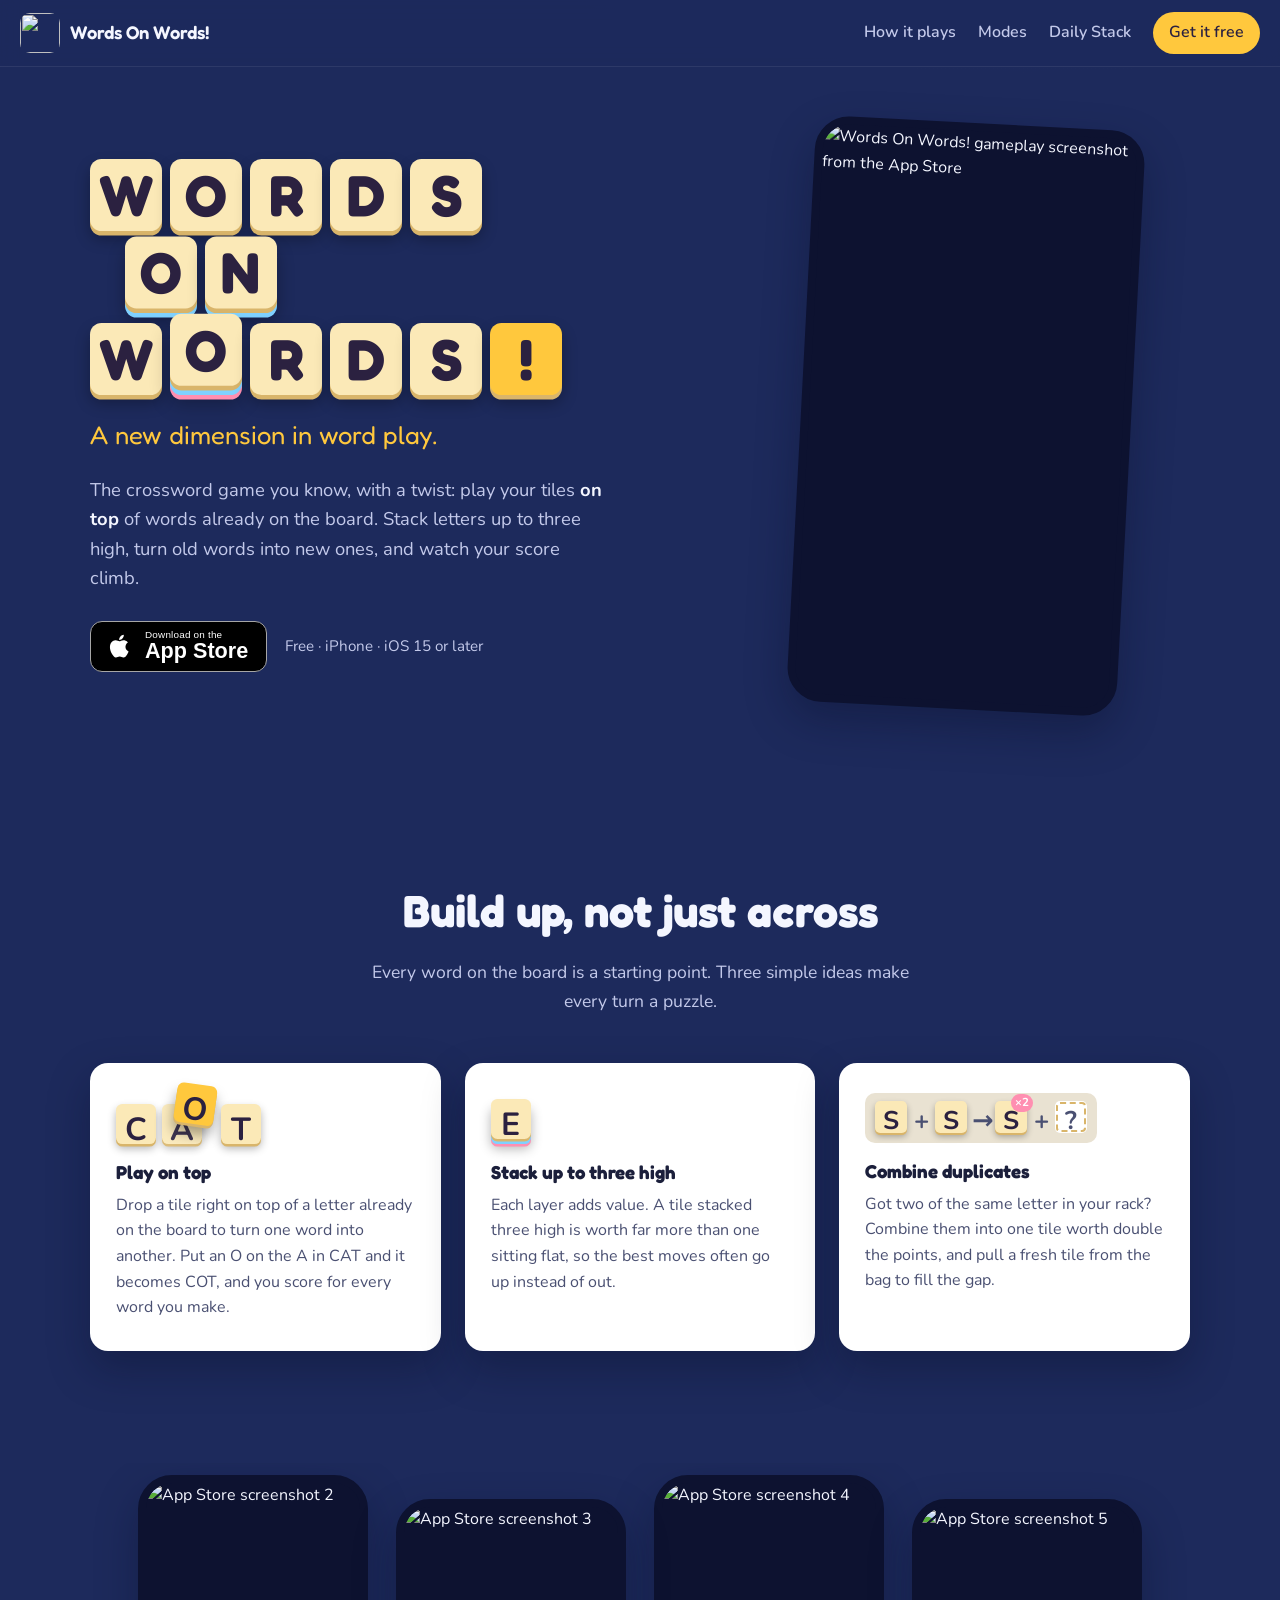
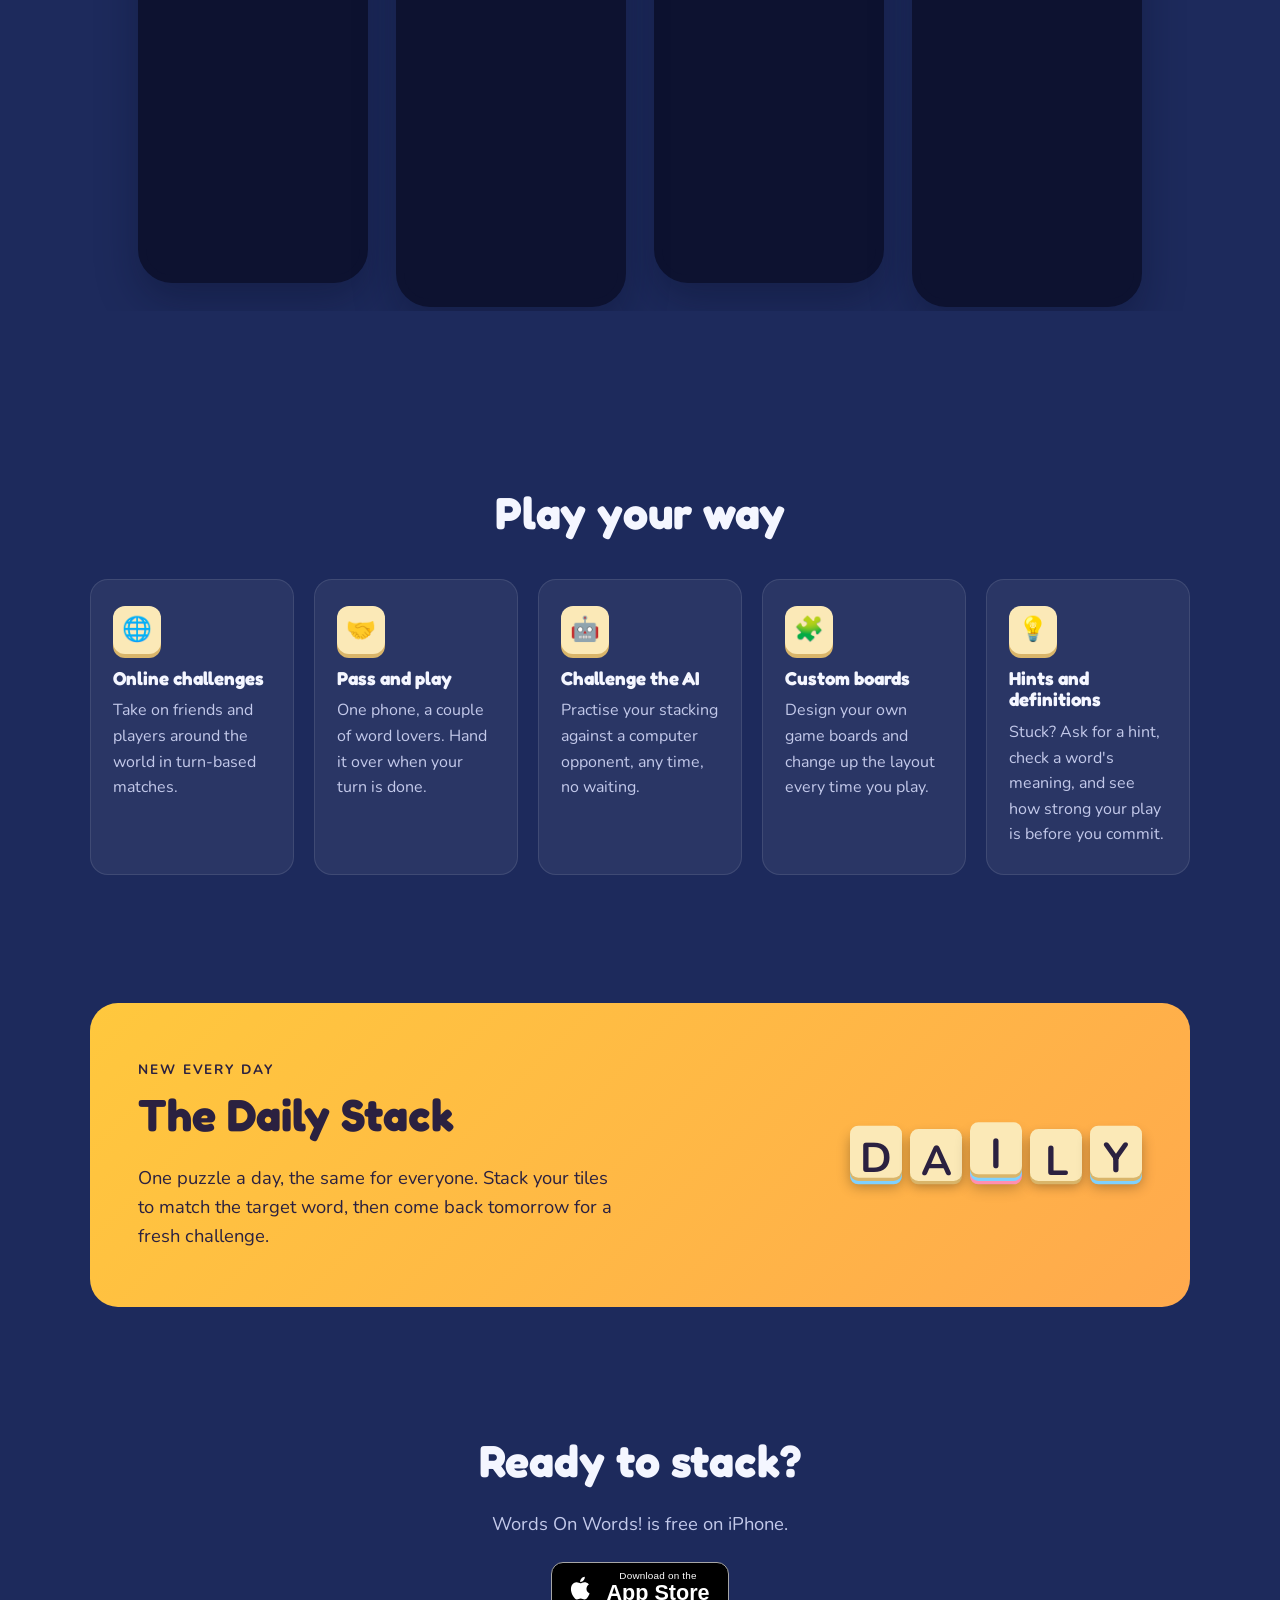
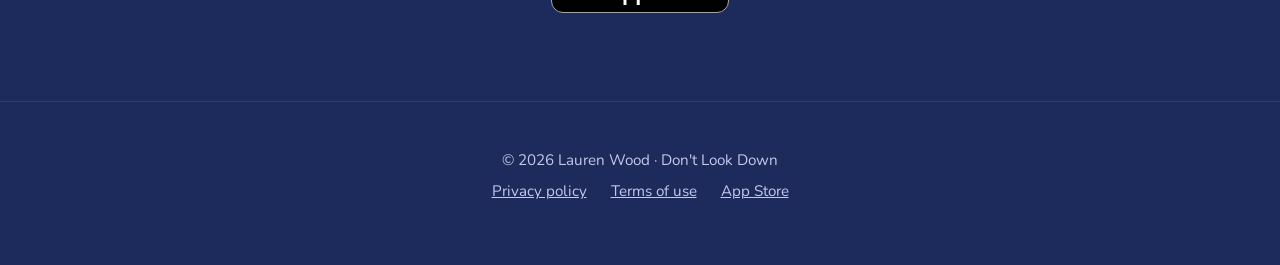
==== index.html @ d8e36c5f "Add Words On Words! marketing site Co-Authored-By: Claude Opus 5.5 (1M context) <noreply@anthropic.c" ====
<!doctype html>
<html lang="en">
<head>
  <meta charset="utf-8">
  <meta name="viewport" content="width=device-width, initial-scale=1">
  <title>Words On Words! · A new dimension in word play</title>
  <meta name="description" content="Words On Words! is a free crossword-style word game for iPhone where you stack tiles on top of words to make new ones. Play online, pass-and-play, against the AI, or take on the Daily Stack.">
  <meta property="og:title" content="Words On Words!">
  <meta property="og:description" content="A new dimension in word play. Stack tiles up to three high to build new words and score big.">
  <meta property="og:image" content="images/icon.jpg">
  <meta name="apple-itunes-app" content="app-id=1613279901">
  <link rel="icon" href="images/icon.jpg">
  <link rel="preconnect" href="https://fonts.googleapis.com">
  <link rel="preconnect" href="https://fonts.gstatic.com" crossorigin>
  <link href="https://fonts.googleapis.com/css2?family=Fredoka:wght@500;600;700&family=Nunito:wght@400;600;700&display=swap" rel="stylesheet">
  <link rel="stylesheet" href="styles.css">
</head>
<body>

  <header class="nav">
    <a class="brand" href="#top">
      <img src="images/icon.jpg" data-fallback="icon" alt="" width="40" height="40">
      <span>Words On Words!</span>
    </a>
    <nav>
      <a href="#how">How it plays</a>
      <a href="#modes">Modes</a>
      <a href="#daily">Daily Stack</a>
      <a class="btn btn-small" href="https://apps.apple.com/us/app/words-on-words/id1613279901">Get it free</a>
    </nav>
  </header>

  <main id="top">

    <section class="hero">
      <div class="hero-copy">
        <h1 class="tile-word" aria-label="Words On Words!">
          <span class="row"><b>W</b><b>O</b><b>R</b><b>D</b><b>S</b></span>
          <span class="row"><b class="stack2">O</b><b class="stack2">N</b></span>
          <span class="row"><b>W</b><b class="stack3">O</b><b>R</b><b>D</b><b>S</b><b class="bang">!</b></span>
        </h1>
        <p class="tagline">A new dimension in word play.</p>
        <p class="lede">The crossword game you know, with a twist: play your tiles <em>on top</em> of words already on the board. Stack letters up to three high, turn old words into new ones, and watch your score climb.</p>
        <div class="cta-row">
          <a class="appstore" href="https://apps.apple.com/us/app/words-on-words/id1613279901" aria-label="Download Words On Words! on the App Store">
            <svg viewBox="0 0 24 24" aria-hidden="true"><path fill="currentColor" d="M16.37 12.6c-.02-2.3 1.88-3.4 1.97-3.46-1.07-1.57-2.74-1.78-3.33-1.8-1.42-.15-2.77.83-3.49.83-.72 0-1.83-.81-3.01-.79-1.55.02-2.98.9-3.78 2.29-1.61 2.8-.41 6.94 1.16 9.21.77 1.11 1.68 2.36 2.88 2.31 1.16-.05 1.6-.75 3-.75s1.8.75 3.02.72c1.25-.02 2.04-1.13 2.8-2.25.88-1.29 1.25-2.54 1.27-2.6-.03-.01-2.44-.94-2.49-3.71zM14.08 5.85c.64-.78 1.07-1.85.95-2.93-.92.04-2.04.61-2.7 1.39-.59.69-1.11 1.79-.97 2.84 1.03.08 2.07-.52 2.72-1.3z"/></svg>
            <span><small>Download on the</small>App Store</span>
          </a>
          <span class="meta">Free · iPhone · iOS 15 or later</span>
        </div>
      </div>
      <div class="hero-phone">
        <figure class="phone">
          <img src="images/screenshot-1.png" data-fallback="1" alt="Words On Words! gameplay screenshot from the App Store" width="392" height="696">
        </figure>
      </div>
    </section>

    <section id="how" class="how">
      <h2>Build up, not just across</h2>
      <p class="section-lede">Every word on the board is a starting point. Three simple ideas make every turn a puzzle.</p>
      <div class="cards">
        <article class="card">
          <div class="mini-tiles" aria-hidden="true"><b>C</b><span class="slot"><b class="under">A</b><b class="drop">O</b></span><b>T</b></div>
          <h3>Play on top</h3>
          <p>Drop a tile right on top of a letter already on the board to turn one word into another. Put an O on the A in CAT and it becomes COT, and you score for every word you make.</p>
        </article>
        <article class="card">
          <div class="mini-tiles" aria-hidden="true"><b class="stack3">E</b></div>
          <h3>Stack up to three high</h3>
          <p>Each layer adds value. A tile stacked three high is worth far more than one sitting flat, so the best moves often go up instead of out.</p>
        </article>
        <article class="card">
          <div class="mini-tiles rack" aria-hidden="true"><b>S</b><b class="plus">+</b><b>S</b><b class="plus">→</b><b class="double">S</b><b class="plus">+</b><b class="new">?</b></div>
          <h3>Combine duplicates</h3>
          <p>Got two of the same letter in your rack? Combine them into one tile worth double the points, and pull a fresh tile from the bag to fill the gap.</p>
        </article>
      </div>
    </section>

    <section class="gallery" aria-label="Screenshots">
      <div class="shots">
        <figure class="phone"><img loading="lazy" src="images/screenshot-2.png" data-fallback="2" alt="App Store screenshot 2" width="392" height="696"></figure>
        <figure class="phone"><img loading="lazy" src="images/screenshot-3.png" data-fallback="3" alt="App Store screenshot 3" width="392" height="696"></figure>
        <figure class="phone"><img loading="lazy" src="images/screenshot-4.png" data-fallback="4" alt="App Store screenshot 4" width="392" height="696"></figure>
        <figure class="phone"><img loading="lazy" src="images/screenshot-5.png" data-fallback="5" alt="App Store screenshot 5" width="392" height="696"></figure>
      </div>
    </section>

    <section id="modes" class="modes">
      <h2>Play your way</h2>
      <div class="mode-grid">
        <article class="mode">
          <span class="badge" aria-hidden="true">🌐</span>
          <h3>Online challenges</h3>
          <p>Take on friends and players around the world in turn-based matches.</p>
        </article>
        <article class="mode">
          <span class="badge" aria-hidden="true">🤝</span>
          <h3>Pass and play</h3>
          <p>One phone, a couple of word lovers. Hand it over when your turn is done.</p>
        </article>
        <article class="mode">
          <span class="badge" aria-hidden="true">🤖</span>
          <h3>Challenge the AI</h3>
          <p>Practise your stacking against a computer opponent, any time, no waiting.</p>
        </article>
        <article class="mode">
          <span class="badge" aria-hidden="true">🧩</span>
          <h3>Custom boards</h3>
          <p>Design your own game boards and change up the layout every time you play.</p>
        </article>
        <article class="mode">
          <span class="badge" aria-hidden="true">💡</span>
          <h3>Hints and definitions</h3>
          <p>Stuck? Ask for a hint, check a word's meaning, and see how strong your play is before you commit.</p>
        </article>
      </div>
    </section>

    <section id="daily" class="daily">
      <div class="daily-copy">
        <p class="eyebrow">New every day</p>
        <h2>The Daily Stack</h2>
        <p>One puzzle a day, the same for everyone. Stack your tiles to match the target word, then come back tomorrow for a fresh challenge.</p>
      </div>
      <div class="daily-tiles" aria-hidden="true">
        <b class="stack2">D</b><b>A</b><b class="stack3">I</b><b>L</b><b class="stack2">Y</b>
      </div>
    </section>

    <section class="final-cta">
      <h2>Ready to stack?</h2>
      <p>Words On Words! is free on iPhone.</p>
      <a class="appstore" href="https://apps.apple.com/us/app/words-on-words/id1613279901" aria-label="Download Words On Words! on the App Store">
        <svg viewBox="0 0 24 24" aria-hidden="true"><path fill="currentColor" d="M16.37 12.6c-.02-2.3 1.88-3.4 1.97-3.46-1.07-1.57-2.74-1.78-3.33-1.8-1.42-.15-2.77.83-3.49.83-.72 0-1.83-.81-3.01-.79-1.55.02-2.98.9-3.78 2.29-1.61 2.8-.41 6.94 1.16 9.21.77 1.11 1.68 2.36 2.88 2.31 1.16-.05 1.6-.75 3-.75s1.8.75 3.02.72c1.25-.02 2.04-1.13 2.8-2.25.88-1.29 1.25-2.54 1.27-2.6-.03-.01-2.44-.94-2.49-3.71zM14.08 5.85c.64-.78 1.07-1.85.95-2.93-.92.04-2.04.61-2.7 1.39-.59.69-1.11 1.79-.97 2.84 1.03.08 2.07-.52 2.72-1.3z"/></svg>
        <span><small>Download on the</small>App Store</span>
      </a>
    </section>

  </main>

  <footer class="footer">
    <p>© <span id="year">2026</span> Lauren Wood · Don't Look Down</p>
    <p>
      <a href="https://dontlookdown-6ec26.web.app/Privacy-Policy.html">Privacy policy</a>
      <a href="https://www.apple.com/legal/internet-services/itunes/dev/stdeula/">Terms of use</a>
      <a href="https://apps.apple.com/us/app/words-on-words/id1613279901">App Store</a>
    </p>
  </footer>

  <script src="script.js"></script>
</body>
</html>
---- styles.css ----
/* Words On Words! marketing site
   Palette lives here: tweak these to match the game. */
:root {
  --bg: #1d2a5c;          /* deep board blue */
  --bg-2: #263672;
  --surface: #ffffff;
  --ink: #1b1f3b;
  --ink-soft: #4a5072;
  --on-bg: #f4f6ff;
  --on-bg-soft: #c3c9ea;
  --tile: #fbe9b7;        /* letter tile face */
  --tile-edge: #d9b56a;   /* tile side / stack layer */
  --tile-ink: #2b2140;
  --stack2: #7fd1ff;      /* 2-high highlight */
  --stack3: #ff8fb1;      /* 3-high highlight */
  --accent: #ffc83d;
  --accent-ink: #2b2140;
  --radius: 18px;
  --shadow: 0 18px 40px rgba(10, 14, 40, .35);
}

* { box-sizing: border-box; }
html { scroll-behavior: smooth; }
body {
  margin: 0;
  font-family: "Nunito", system-ui, -apple-system, sans-serif;
  color: var(--on-bg);
  background:
    radial-gradient(1200px 600px at 80% -10%, var(--bg-2), transparent 70%),
    var(--bg);
  line-height: 1.6;
  -webkit-font-smoothing: antialiased;
}
img { max-width: 100%; display: block; }
a { color: inherit; }
h1, h2, h3 { font-family: "Fredoka", "Nunito", sans-serif; line-height: 1.15; margin: 0 0 .5em; }
h2 { font-size: clamp(2rem, 4vw, 2.8rem); text-align: center; }
section { padding: 88px 20px; max-width: 1140px; margin: 0 auto; }
.section-lede { text-align: center; color: var(--on-bg-soft); max-width: 560px; margin: 0 auto 48px; font-size: 1.1rem; }

/* Nav */
.nav {
  position: sticky; top: 0; z-index: 10;
  display: flex; align-items: center; justify-content: space-between; gap: 16px;
  padding: 12px 20px;
  background: color-mix(in srgb, var(--bg) 85%, transparent);
  backdrop-filter: blur(10px);
  border-bottom: 1px solid rgba(255,255,255,.08);
}
.brand { display: flex; align-items: center; gap: 10px; text-decoration: none; font-family: "Fredoka", sans-serif; font-weight: 600; font-size: 1.15rem; }
.brand img { border-radius: 10px; }
.nav nav { display: flex; align-items: center; gap: 22px; }
.nav nav a { text-decoration: none; color: var(--on-bg-soft); font-weight: 600; }
.nav nav a:hover { color: var(--on-bg); }
.btn { background: var(--accent); color: var(--accent-ink) !important; border-radius: 999px; padding: 10px 18px; font-weight: 700; }
.btn-small { padding: 8px 16px; }

/* Tiles */
.tile-word { display: flex; flex-direction: column; gap: 10px; font-size: clamp(2rem, 5.2vw, 3.6rem); margin-bottom: 20px; }
.tile-word .row { display: flex; gap: 8px; }
.tile-word b, .mini-tiles b, .daily-tiles b {
  --edge: var(--tile-edge);
  display: inline-grid; place-items: center;
  width: 1.25em; height: 1.25em;
  background: var(--tile); color: var(--tile-ink);
  border-radius: .2em;
  font-weight: 700;
  box-shadow: 0 .08em 0 var(--edge), 0 .14em .25em rgba(0,0,0,.3);
  position: relative;
}
.tile-word b.stack2, .mini-tiles b.stack2, .daily-tiles b.stack2 {
  --edge: var(--stack2);
  transform: translateY(-.08em);
  box-shadow: 0 .08em 0 var(--tile-edge), 0 .16em 0 var(--stack2), 0 .22em .3em rgba(0,0,0,.3);
}
.tile-word b.stack3, .mini-tiles b.stack3, .daily-tiles b.stack3 {
  transform: translateY(-.16em);
  box-shadow: 0 .08em 0 var(--tile-edge), 0 .16em 0 var(--stack2), 0 .24em 0 var(--stack3), 0 .3em .35em rgba(0,0,0,.3);
}
.tile-word b.bang { background: var(--accent); }
.tile-word .row:nth-child(2) { padding-left: .6em; }

/* Hero */
.hero { display: grid; grid-template-columns: 1.15fr .85fr; gap: 48px; align-items: center; padding-top: 56px; }
.tagline { font-family: "Fredoka", sans-serif; font-size: 1.6rem; color: var(--accent); margin: 0 0 12px; }
.lede { font-size: 1.15rem; color: var(--on-bg-soft); max-width: 520px; }
.lede em { color: var(--on-bg); font-style: normal; font-weight: 700; }
.cta-row { display: flex; align-items: center; gap: 18px; flex-wrap: wrap; margin-top: 28px; }
.meta { color: var(--on-bg-soft); font-size: .95rem; }
.appstore {
  display: inline-flex; align-items: center; gap: 10px;
  background: #000; color: #fff; text-decoration: none;
  border: 1px solid #a6a6a6; border-radius: 12px;
  padding: 8px 18px 8px 14px; font-family: -apple-system, "Helvetica Neue", sans-serif;
  font-size: 1.35rem; font-weight: 600; line-height: 1.05;
  transition: transform .15s ease;
}
.appstore:hover { transform: translateY(-2px); }
.appstore svg { width: 30px; height: 30px; }
.appstore small { display: block; font-size: .62rem; font-weight: 400; letter-spacing: .02em; }

.phone {
  margin: 0;
  border-radius: 34px; overflow: hidden;
  background: #0d1230;
  border: 8px solid #0d1230;
  box-shadow: var(--shadow);
  aspect-ratio: 392 / 696;
}
.phone img { width: 100%; height: 100%; object-fit: cover; border-radius: 26px; }
.hero-phone { display: flex; justify-content: center; }
.hero-phone .phone { width: min(330px, 80vw); transform: rotate(3deg); }

/* How it plays */
.cards { display: grid; grid-template-columns: repeat(3, 1fr); gap: 24px; }
.card {
  background: var(--surface); color: var(--ink);
  border-radius: var(--radius); padding: 30px 26px;
  box-shadow: var(--shadow);
}
.card p { color: var(--ink-soft); margin: 0; }
.mini-tiles { display: flex; gap: 6px; font-size: 2rem; height: 3.2rem; align-items: flex-end; margin-bottom: 18px; }
.mini-tiles b.lift { transform: translateY(-.35em); background: var(--accent); }
.mini-tiles b.plus { background: none; box-shadow: none; width: .7em; color: var(--ink-soft); }

/* Gallery */
.gallery { padding-top: 24px; max-width: none; }
.shots {
  display: flex; gap: 28px; justify-content: center;
  overflow-x: auto; scroll-snap-type: x mandatory; padding: 12px 20px 28px;
}
.shots .phone { flex: 0 0 230px; scroll-snap-align: center; }
.shots .phone:nth-child(even) { transform: translateY(24px); }

/* Modes */
.mode-grid { display: grid; grid-template-columns: repeat(auto-fit, minmax(200px, 1fr)); gap: 20px; margin-top: 40px; }
.mode {
  background: rgba(255,255,255,.06); border: 1px solid rgba(255,255,255,.1);
  border-radius: var(--radius); padding: 26px 22px;
}
.mode p { color: var(--on-bg-soft); margin: 0; }
.badge { display: inline-grid; place-items: center; width: 48px; height: 48px; border-radius: 12px; background: var(--tile); font-size: 1.5rem; margin-bottom: 14px; box-shadow: 0 4px 0 var(--tile-edge); }

/* Daily */
.daily {
  display: grid; grid-template-columns: 1fr auto; gap: 40px; align-items: center;
  background: linear-gradient(135deg, var(--accent), #ffa94d);
  color: var(--accent-ink);
  border-radius: 28px; padding: 56px 48px; margin: 40px auto;
  max-width: 1100px; width: calc(100% - 40px);
}
.daily h2 { text-align: left; }
.daily p { font-size: 1.15rem; margin: 0; max-width: 480px; }
.eyebrow { text-transform: uppercase; letter-spacing: .14em; font-weight: 700; font-size: .85rem !important; margin-bottom: 8px !important; }
.daily-tiles { display: flex; gap: 8px; font-size: 2.6rem; align-items: flex-end; }

/* Final CTA */
.final-cta { text-align: center; }
.final-cta p { color: var(--on-bg-soft); font-size: 1.15rem; margin: 0 0 24px; }

/* Footer */
.footer { text-align: center; padding: 40px 20px 56px; color: var(--on-bg-soft); font-size: .95rem; border-top: 1px solid rgba(255,255,255,.08); }
.footer p { margin: 6px 0; }
.footer a { margin: 0 10px; }

/* Responsive */
@media (max-width: 900px) {
  .hero { grid-template-columns: 1fr; text-align: left; }
  .hero-phone .phone { transform: none; }
  .cards { grid-template-columns: 1fr; }
  .daily { grid-template-columns: 1fr; padding: 40px 28px; }
  .shots { justify-content: flex-start; }
}
@media (max-width: 640px) {
  section { padding: 64px 16px; }
  .nav nav a:not(.btn) { display: none; }
  .tile-word { font-size: 2.1rem; }
  .daily-tiles { font-size: 2rem; }
}
@media (prefers-reduced-motion: reduce) {
  html { scroll-behavior: auto; }
  .appstore { transition: none; }
}

/* "Play on top": new tile landing on an existing one */
.mini-tiles .slot { position: relative; display: inline-grid; margin-right: .42em; }
.mini-tiles .slot .under { opacity: .9; }
.mini-tiles .slot .drop {
  position: absolute; left: 0; top: 0;
  background: var(--accent);
  transform: translate(.42em, -.62em) rotate(8deg);
  box-shadow: 0 .08em 0 var(--tile-edge), 0 .3em .4em rgba(0,0,0,.35);
}
/* "Combine duplicates": shown sitting in a rack */
.mini-tiles.rack { font-size: 1.6rem; gap: 5px; background: #e9e2d2; border-radius: 10px; padding: 8px 10px 10px; height: auto; width: fit-content; }
.mini-tiles b.new { background: #fff; outline: 2px dashed var(--tile-edge); outline-offset: -3px; box-shadow: none; color: var(--ink-soft); }
.mini-tiles b.double::after {
  content: "×2"; position: absolute; top: -.55em; right: -.5em;
  font-size: .45em; line-height: 1; padding: .25em .35em; border-radius: 999px;
  background: var(--stack3); color: #fff;
}
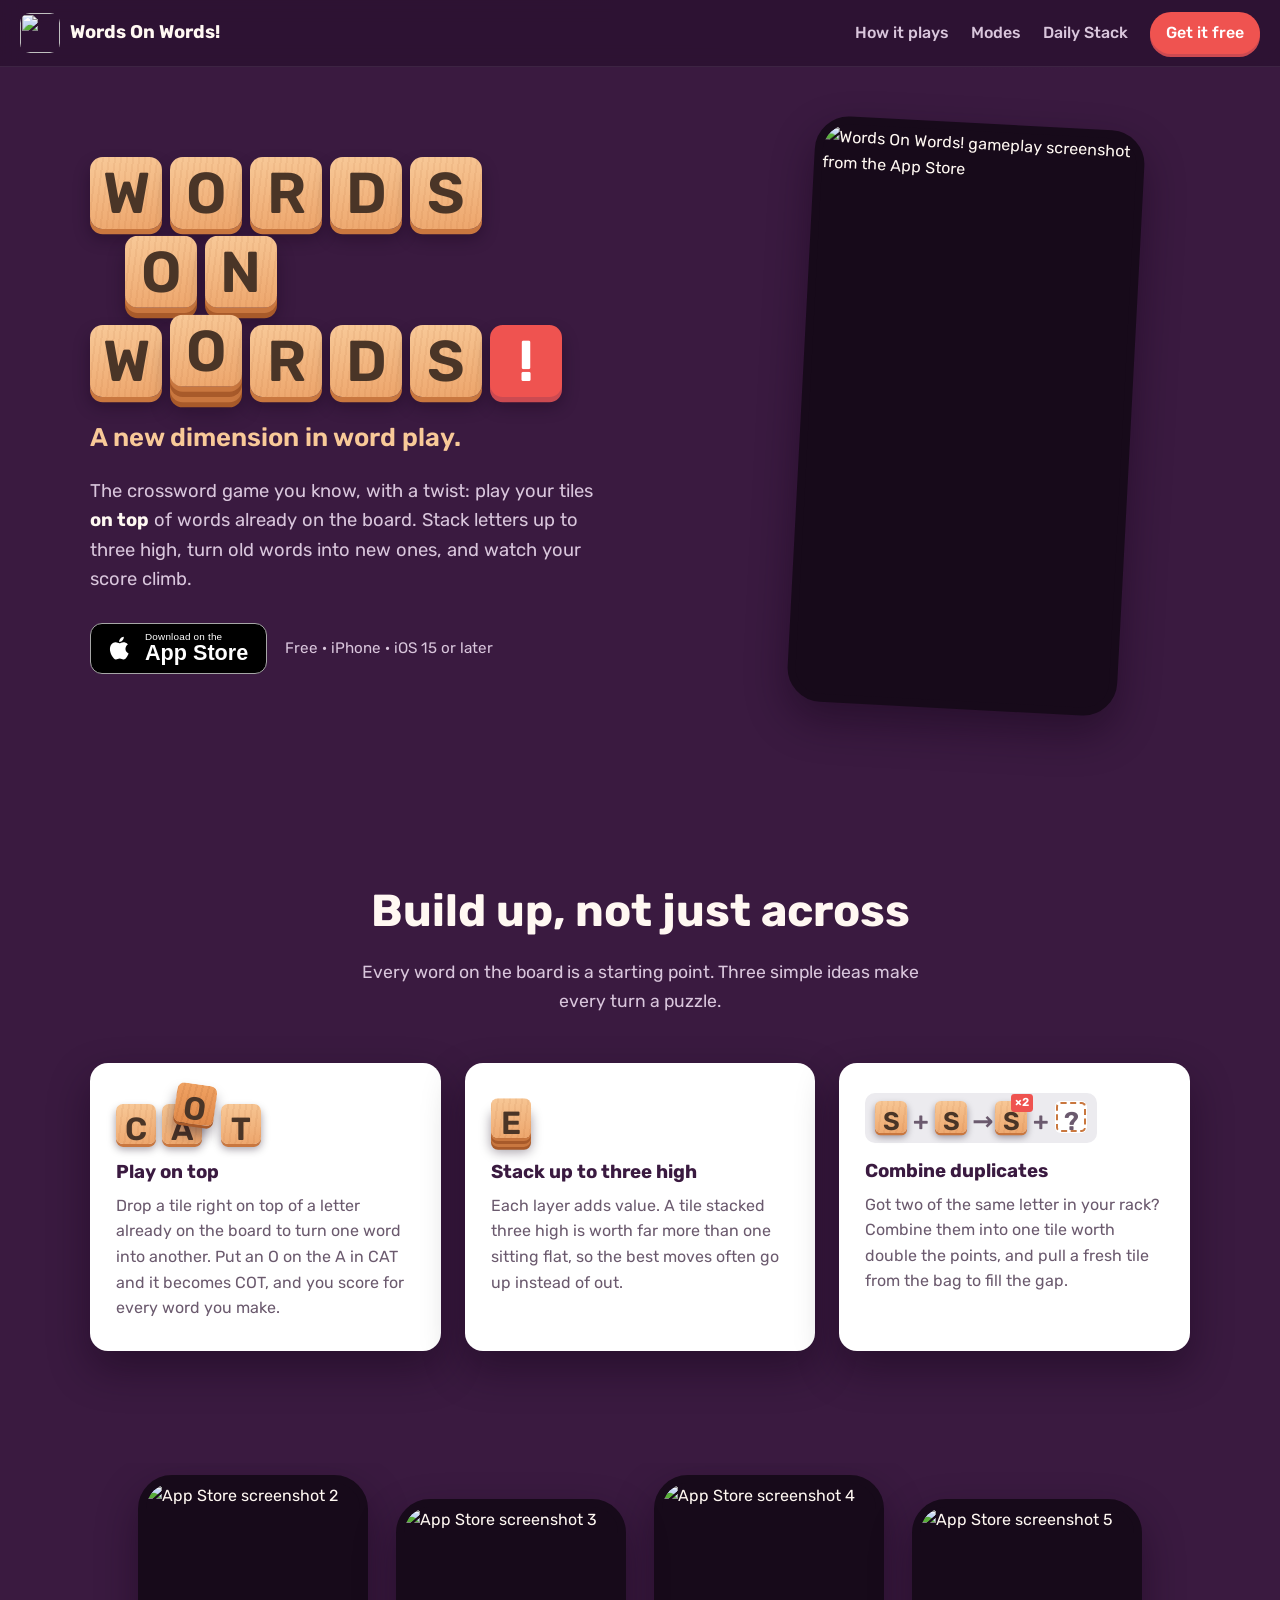
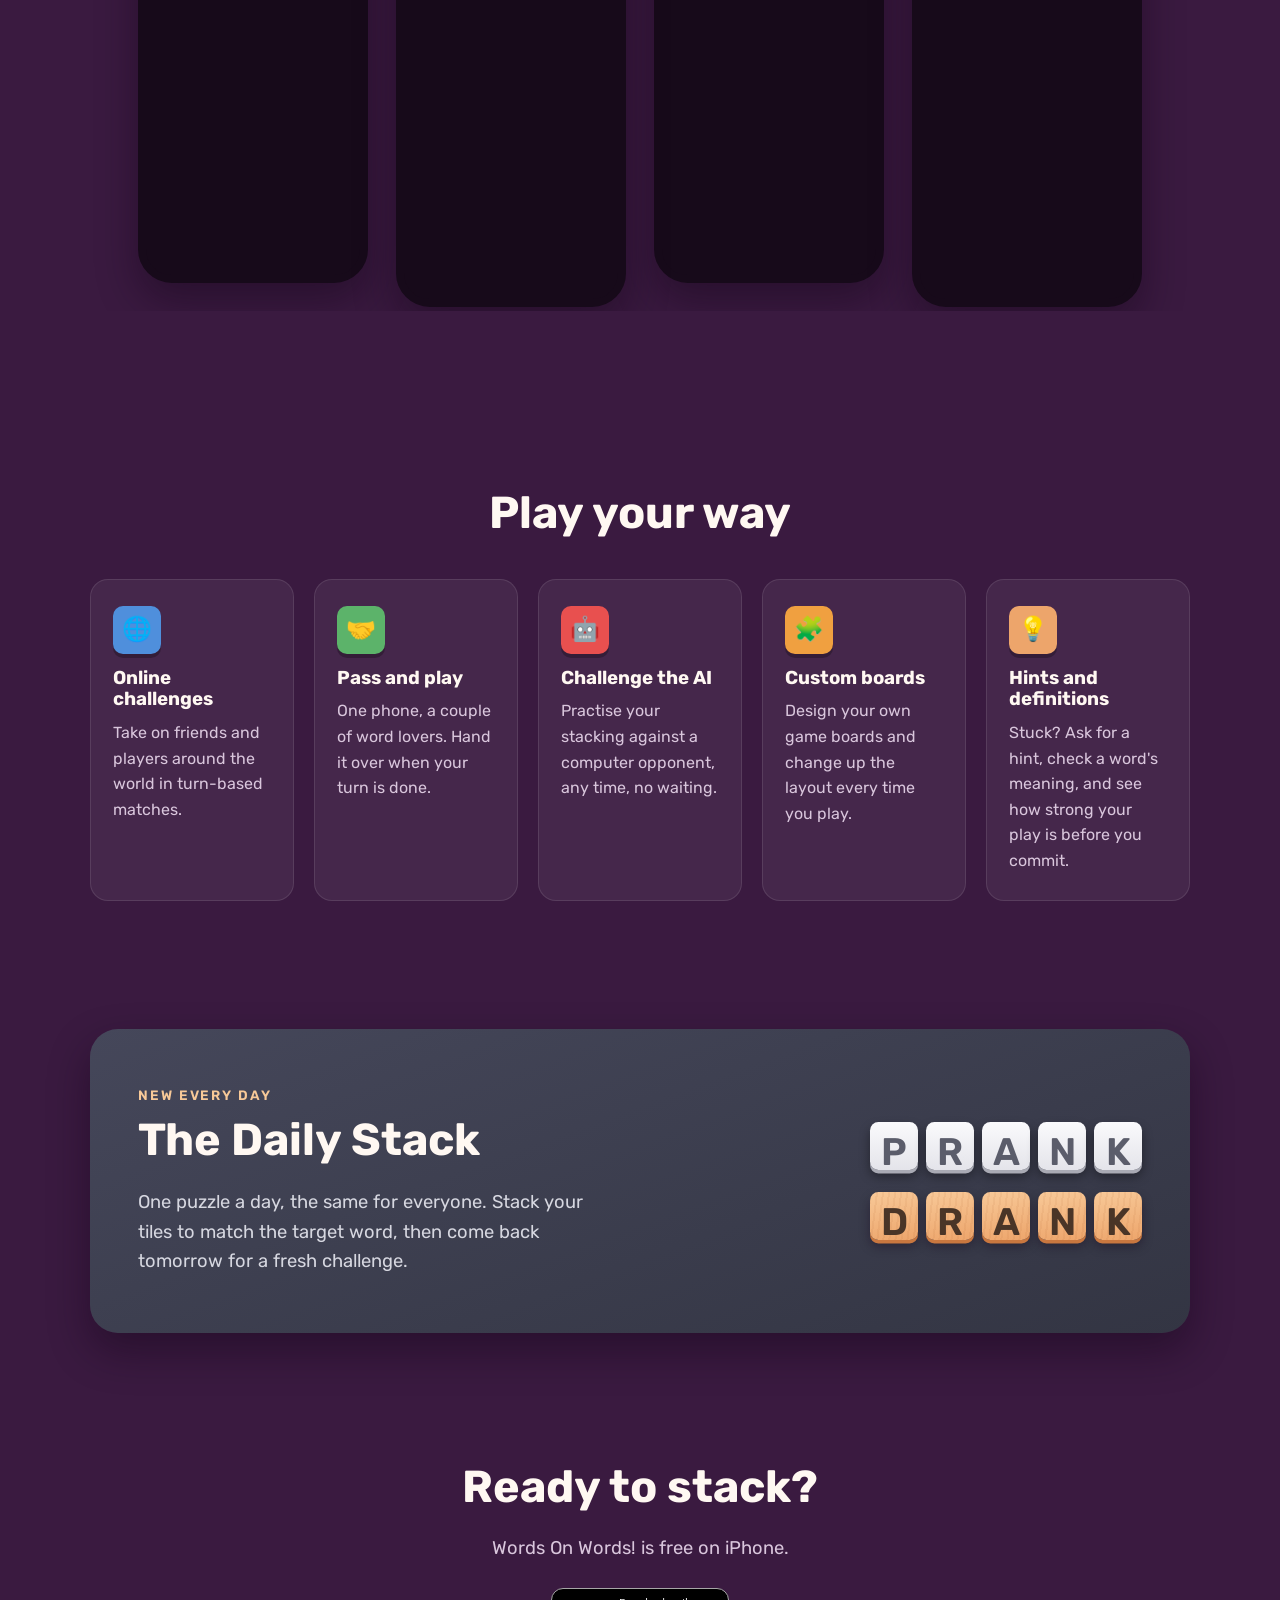
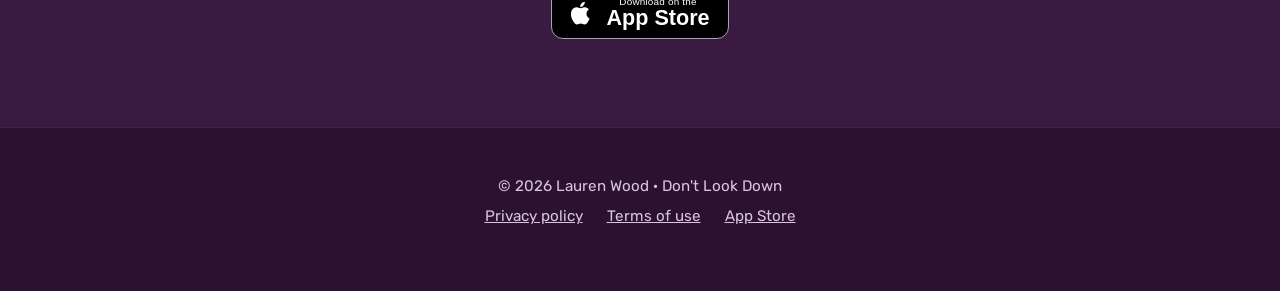
==== commit 5a4b2f0c: "Match site colours and tiles to the game Purple backdrop, wooden tiles, red buttons, bonus-square co" ====
--- a/index.html
+++ b/index.html
@@ -12,7 +12,7 @@
   <link rel="icon" href="images/icon.jpg">
   <link rel="preconnect" href="https://fonts.googleapis.com">
   <link rel="preconnect" href="https://fonts.gstatic.com" crossorigin>
-  <link href="https://fonts.googleapis.com/css2?family=Fredoka:wght@500;600;700&family=Nunito:wght@400;600;700&display=swap" rel="stylesheet">
+  <link href="https://fonts.googleapis.com/css2?family=Rubik:wght@400;500;600;700;800&display=swap" rel="stylesheet">
   <link rel="stylesheet" href="styles.css">
 </head>
 <body>
@@ -125,7 +125,8 @@
         <p>One puzzle a day, the same for everyone. Stack your tiles to match the target word, then come back tomorrow for a fresh challenge.</p>
       </div>
       <div class="daily-tiles" aria-hidden="true">
-        <b class="stack2">D</b><b>A</b><b class="stack3">I</b><b>L</b><b class="stack2">Y</b>
+        <div class="row target"><b>P</b><b>R</b><b>A</b><b>N</b><b>K</b></div>
+        <div class="row"><b>D</b><b>R</b><b>A</b><b>N</b><b>K</b></div>
       </div>
     </section>
 
--- a/styles.css
+++ b/styles.css
@@ -1,29 +1,41 @@
 /* Words On Words! marketing site
-   Palette lives here: tweak these to match the game. */
+   Palette sampled from the game: purple backdrop, wooden tiles, red buttons,
+   bonus-square colours from the board, slate Daily Stack screen. */
 :root {
-  --bg: #1d2a5c;          /* deep board blue */
-  --bg-2: #263672;
+  --bg: #3a1a40;          /* title-screen purple */
+  --bg-2: #4c2354;
+  --bg-deep: #2c1231;
   --surface: #ffffff;
-  --ink: #1b1f3b;
-  --ink-soft: #4a5072;
-  --on-bg: #f4f6ff;
-  --on-bg-soft: #c3c9ea;
-  --tile: #fbe9b7;        /* letter tile face */
-  --tile-edge: #d9b56a;   /* tile side / stack layer */
-  --tile-ink: #2b2140;
-  --stack2: #7fd1ff;      /* 2-high highlight */
-  --stack3: #ff8fb1;      /* 3-high highlight */
-  --accent: #ffc83d;
-  --accent-ink: #2b2140;
+  --board: #ecebef;       /* board square grey */
+  --ink: #3a1a40;
+  --ink-soft: #6b5a6e;
+  --on-bg: #fff8f2;
+  --on-bg-soft: #d9c6dc;
+  --wood-hi: #f8c998;     /* tile face, light end */
+  --wood: #eda56b;        /* tile face, warm end */
+  --wood-sel: #e08848;    /* selected tile in the rack */
+  --wood-edge: #c9773f;   /* tile side */
+  --wood-edge-2: #a85a2a; /* second / third layer of a stack */
+  --wood-ink: #4a3527;    /* letter colour */
+  --red: #ef5350;         /* game buttons */
+  --red-dark: #cc4a51;
+  --dl: #4f8fdc;          /* bonus squares */
+  --tl: #5cb36a;
+  --dw: #e8504f;
+  --tw: #f0a040;
+  --slate: #333543;       /* Daily Stack background */
+  --slate-2: #45475a;
+  --grey-tile: #e4e4ea;
+  --grey-edge: #a9aab4;
   --radius: 18px;
-  --shadow: 0 18px 40px rgba(10, 14, 40, .35);
+  --shadow: 0 18px 40px rgba(20, 5, 25, .45);
 }
 
 * { box-sizing: border-box; }
 html { scroll-behavior: smooth; }
 body {
   margin: 0;
-  font-family: "Nunito", system-ui, -apple-system, sans-serif;
+  font-family: "Rubik", system-ui, -apple-system, sans-serif;
   color: var(--on-bg);
   background:
     radial-gradient(1200px 600px at 80% -10%, var(--bg-2), transparent 70%),
@@ -33,7 +45,7 @@
 }
 img { max-width: 100%; display: block; }
 a { color: inherit; }
-h1, h2, h3 { font-family: "Fredoka", "Nunito", sans-serif; line-height: 1.15; margin: 0 0 .5em; }
+h1, h2, h3 { font-family: "Rubik", sans-serif; font-weight: 700; line-height: 1.15; margin: 0 0 .5em; }
 h2 { font-size: clamp(2rem, 4vw, 2.8rem); text-align: center; }
 section { padding: 88px 20px; max-width: 1140px; margin: 0 auto; }
 .section-lede { text-align: center; color: var(--on-bg-soft); max-width: 560px; margin: 0 auto 48px; font-size: 1.1rem; }
@@ -43,46 +55,49 @@
   position: sticky; top: 0; z-index: 10;
   display: flex; align-items: center; justify-content: space-between; gap: 16px;
   padding: 12px 20px;
-  background: color-mix(in srgb, var(--bg) 85%, transparent);
+  background: color-mix(in srgb, var(--bg-deep) 88%, transparent);
   backdrop-filter: blur(10px);
   border-bottom: 1px solid rgba(255,255,255,.08);
 }
-.brand { display: flex; align-items: center; gap: 10px; text-decoration: none; font-family: "Fredoka", sans-serif; font-weight: 600; font-size: 1.15rem; }
+.brand { display: flex; align-items: center; gap: 10px; text-decoration: none; font-weight: 700; font-size: 1.15rem; }
 .brand img { border-radius: 10px; }
 .nav nav { display: flex; align-items: center; gap: 22px; }
-.nav nav a { text-decoration: none; color: var(--on-bg-soft); font-weight: 600; }
+.nav nav a { text-decoration: none; color: var(--on-bg-soft); font-weight: 500; }
 .nav nav a:hover { color: var(--on-bg); }
-.btn { background: var(--accent); color: var(--accent-ink) !important; border-radius: 999px; padding: 10px 18px; font-weight: 700; }
+.btn { background: var(--red); color: #fff !important; border-radius: 999px; padding: 10px 18px; font-weight: 600; box-shadow: 0 3px 0 var(--red-dark); }
 .btn-small { padding: 8px 16px; }
 
-/* Tiles */
-.tile-word { display: flex; flex-direction: column; gap: 10px; font-size: clamp(2rem, 5.2vw, 3.6rem); margin-bottom: 20px; }
-.tile-word .row { display: flex; gap: 8px; }
+/* Wooden tiles */
 .tile-word b, .mini-tiles b, .daily-tiles b {
-  --edge: var(--tile-edge);
   display: inline-grid; place-items: center;
   width: 1.25em; height: 1.25em;
-  background: var(--tile); color: var(--tile-ink);
-  border-radius: .2em;
-  font-weight: 700;
-  box-shadow: 0 .08em 0 var(--edge), 0 .14em .25em rgba(0,0,0,.3);
+  background:
+    repeating-linear-gradient(97deg, rgba(160, 80, 30, .07) 0 2px, transparent 2px 6px),
+    linear-gradient(170deg, var(--wood-hi), var(--wood));
+  color: var(--wood-ink);
+  border-radius: .22em;
+  font-weight: 600;
+  box-shadow: 0 .09em 0 var(--wood-edge), 0 .16em .28em rgba(20, 5, 25, .4);
   position: relative;
 }
-.tile-word b.stack2, .mini-tiles b.stack2, .daily-tiles b.stack2 {
-  --edge: var(--stack2);
-  transform: translateY(-.08em);
-  box-shadow: 0 .08em 0 var(--tile-edge), 0 .16em 0 var(--stack2), 0 .22em .3em rgba(0,0,0,.3);
-}
-.tile-word b.stack3, .mini-tiles b.stack3, .daily-tiles b.stack3 {
-  transform: translateY(-.16em);
-  box-shadow: 0 .08em 0 var(--tile-edge), 0 .16em 0 var(--stack2), 0 .24em 0 var(--stack3), 0 .3em .35em rgba(0,0,0,.3);
-}
-.tile-word b.bang { background: var(--accent); }
+/* Stacked tiles: extra wooden layers underneath, like the app icon */
+.tile-word b.stack2, .mini-tiles b.stack2 {
+  transform: translateY(-.09em);
+  box-shadow: 0 .09em 0 var(--wood-edge), 0 .18em 0 var(--wood-edge-2), 0 .24em .3em rgba(20, 5, 25, .4);
+}
+.tile-word b.stack3, .mini-tiles b.stack3 {
+  transform: translateY(-.18em);
+  box-shadow: 0 .09em 0 var(--wood-edge), 0 .18em 0 var(--wood-edge-2), 0 .27em 0 var(--wood-edge), 0 .36em 0 var(--wood-edge-2), 0 .42em .35em rgba(20, 5, 25, .4);
+}
+
+.tile-word { display: flex; flex-direction: column; gap: 12px; font-size: clamp(2rem, 5.2vw, 3.6rem); margin-bottom: 20px; }
+.tile-word .row { display: flex; gap: 8px; }
 .tile-word .row:nth-child(2) { padding-left: .6em; }
+.tile-word b.bang { background: var(--red); color: #fff; box-shadow: 0 .09em 0 var(--red-dark), 0 .16em .28em rgba(20, 5, 25, .4); }
 
 /* Hero */
 .hero { display: grid; grid-template-columns: 1.15fr .85fr; gap: 48px; align-items: center; padding-top: 56px; }
-.tagline { font-family: "Fredoka", sans-serif; font-size: 1.6rem; color: var(--accent); margin: 0 0 12px; }
+.tagline { font-size: 1.6rem; font-weight: 600; color: var(--wood-hi); margin: 0 0 12px; }
 .lede { font-size: 1.15rem; color: var(--on-bg-soft); max-width: 520px; }
 .lede em { color: var(--on-bg); font-style: normal; font-weight: 700; }
 .cta-row { display: flex; align-items: center; gap: 18px; flex-wrap: wrap; margin-top: 28px; }
@@ -102,8 +117,8 @@
 .phone {
   margin: 0;
   border-radius: 34px; overflow: hidden;
-  background: #0d1230;
-  border: 8px solid #0d1230;
+  background: #170a1a;
+  border: 8px solid #170a1a;
   box-shadow: var(--shadow);
   aspect-ratio: 392 / 696;
 }
@@ -120,8 +135,26 @@
 }
 .card p { color: var(--ink-soft); margin: 0; }
 .mini-tiles { display: flex; gap: 6px; font-size: 2rem; height: 3.2rem; align-items: flex-end; margin-bottom: 18px; }
-.mini-tiles b.lift { transform: translateY(-.35em); background: var(--accent); }
 .mini-tiles b.plus { background: none; box-shadow: none; width: .7em; color: var(--ink-soft); }
+
+/* "Play on top": new tile landing on an existing one */
+.mini-tiles .slot { position: relative; display: inline-grid; margin-right: .42em; }
+.mini-tiles .slot .drop {
+  position: absolute; left: 0; top: 0;
+  background:
+    repeating-linear-gradient(97deg, rgba(120, 50, 10, .08) 0 2px, transparent 2px 6px),
+    linear-gradient(170deg, #f0a364, var(--wood-sel));
+  transform: translate(.42em, -.62em) rotate(8deg);
+  box-shadow: 0 .09em 0 var(--wood-edge-2), 0 .3em .4em rgba(20, 5, 25, .4);
+}
+/* "Combine duplicates": shown sitting in the rack */
+.mini-tiles.rack { font-size: 1.6rem; gap: 5px; background: var(--board); border-radius: 10px; padding: 8px 10px 10px; height: auto; width: fit-content; }
+.mini-tiles b.new { background: #fff; outline: 2px dashed var(--wood-edge); outline-offset: -3px; box-shadow: none; color: var(--ink-soft); }
+.mini-tiles b.double::after {
+  content: "×2"; position: absolute; top: -.55em; right: -.5em;
+  font-size: .45em; line-height: 1; padding: .25em .35em; border-radius: .3em;
+  background: var(--red); color: #fff;
+}
 
 /* Gallery */
 .gallery { padding-top: 24px; max-width: none; }
@@ -132,34 +165,45 @@
 .shots .phone { flex: 0 0 230px; scroll-snap-align: center; }
 .shots .phone:nth-child(even) { transform: translateY(24px); }
 
-/* Modes */
+/* Modes: icons sit on the board's bonus-square colours */
 .mode-grid { display: grid; grid-template-columns: repeat(auto-fit, minmax(200px, 1fr)); gap: 20px; margin-top: 40px; }
 .mode {
   background: rgba(255,255,255,.06); border: 1px solid rgba(255,255,255,.1);
   border-radius: var(--radius); padding: 26px 22px;
 }
 .mode p { color: var(--on-bg-soft); margin: 0; }
-.badge { display: inline-grid; place-items: center; width: 48px; height: 48px; border-radius: 12px; background: var(--tile); font-size: 1.5rem; margin-bottom: 14px; box-shadow: 0 4px 0 var(--tile-edge); }
-
-/* Daily */
+.badge { display: inline-grid; place-items: center; width: 48px; height: 48px; border-radius: 10px; font-size: 1.5rem; margin-bottom: 14px; background: var(--dl); box-shadow: 0 4px 0 rgba(0,0,0,.25); }
+.mode:nth-child(2) .badge { background: var(--tl); }
+.mode:nth-child(3) .badge { background: var(--dw); }
+.mode:nth-child(4) .badge { background: var(--tw); }
+.mode:nth-child(5) .badge { background: var(--wood); }
+
+/* Daily Stack: the game's slate puzzle screen */
 .daily {
   display: grid; grid-template-columns: 1fr auto; gap: 40px; align-items: center;
-  background: linear-gradient(135deg, var(--accent), #ffa94d);
-  color: var(--accent-ink);
+  background: linear-gradient(160deg, var(--slate-2), var(--slate));
+  color: var(--on-bg);
   border-radius: 28px; padding: 56px 48px; margin: 40px auto;
   max-width: 1100px; width: calc(100% - 40px);
+  box-shadow: var(--shadow);
 }
 .daily h2 { text-align: left; }
-.daily p { font-size: 1.15rem; margin: 0; max-width: 480px; }
-.eyebrow { text-transform: uppercase; letter-spacing: .14em; font-weight: 700; font-size: .85rem !important; margin-bottom: 8px !important; }
-.daily-tiles { display: flex; gap: 8px; font-size: 2.6rem; align-items: flex-end; }
+.daily p { font-size: 1.15rem; margin: 0; max-width: 480px; color: #d6d7e0; }
+.eyebrow { text-transform: uppercase; letter-spacing: .14em; font-weight: 600; font-size: .85rem !important; margin-bottom: 8px !important; color: var(--wood-hi) !important; }
+.daily-tiles { display: flex; flex-direction: column; gap: 22px; font-size: 2.4rem; }
+.daily-tiles .row { display: flex; gap: 8px; }
+.daily-tiles .target b {
+  background: linear-gradient(180deg, #fafafc, var(--grey-tile));
+  color: #5b5d6b;
+  box-shadow: 0 .09em 0 var(--grey-edge), 0 .16em .28em rgba(0,0,0,.4);
+}
 
 /* Final CTA */
 .final-cta { text-align: center; }
 .final-cta p { color: var(--on-bg-soft); font-size: 1.15rem; margin: 0 0 24px; }
 
 /* Footer */
-.footer { text-align: center; padding: 40px 20px 56px; color: var(--on-bg-soft); font-size: .95rem; border-top: 1px solid rgba(255,255,255,.08); }
+.footer { text-align: center; padding: 40px 20px 56px; color: var(--on-bg-soft); font-size: .95rem; border-top: 1px solid rgba(255,255,255,.08); background: var(--bg-deep); }
 .footer p { margin: 6px 0; }
 .footer a { margin: 0 10px; }
 
@@ -175,27 +219,9 @@
   section { padding: 64px 16px; }
   .nav nav a:not(.btn) { display: none; }
   .tile-word { font-size: 2.1rem; }
-  .daily-tiles { font-size: 2rem; }
+  .daily-tiles { font-size: 1.9rem; }
 }
 @media (prefers-reduced-motion: reduce) {
   html { scroll-behavior: auto; }
   .appstore { transition: none; }
 }
-
-/* "Play on top": new tile landing on an existing one */
-.mini-tiles .slot { position: relative; display: inline-grid; margin-right: .42em; }
-.mini-tiles .slot .under { opacity: .9; }
-.mini-tiles .slot .drop {
-  position: absolute; left: 0; top: 0;
-  background: var(--accent);
-  transform: translate(.42em, -.62em) rotate(8deg);
-  box-shadow: 0 .08em 0 var(--tile-edge), 0 .3em .4em rgba(0,0,0,.35);
-}
-/* "Combine duplicates": shown sitting in a rack */
-.mini-tiles.rack { font-size: 1.6rem; gap: 5px; background: #e9e2d2; border-radius: 10px; padding: 8px 10px 10px; height: auto; width: fit-content; }
-.mini-tiles b.new { background: #fff; outline: 2px dashed var(--tile-edge); outline-offset: -3px; box-shadow: none; color: var(--ink-soft); }
-.mini-tiles b.double::after {
-  content: "×2"; position: absolute; top: -.55em; right: -.5em;
-  font-size: .45em; line-height: 1; padding: .25em .35em; border-radius: 999px;
-  background: var(--stack3); color: #fff;
-}
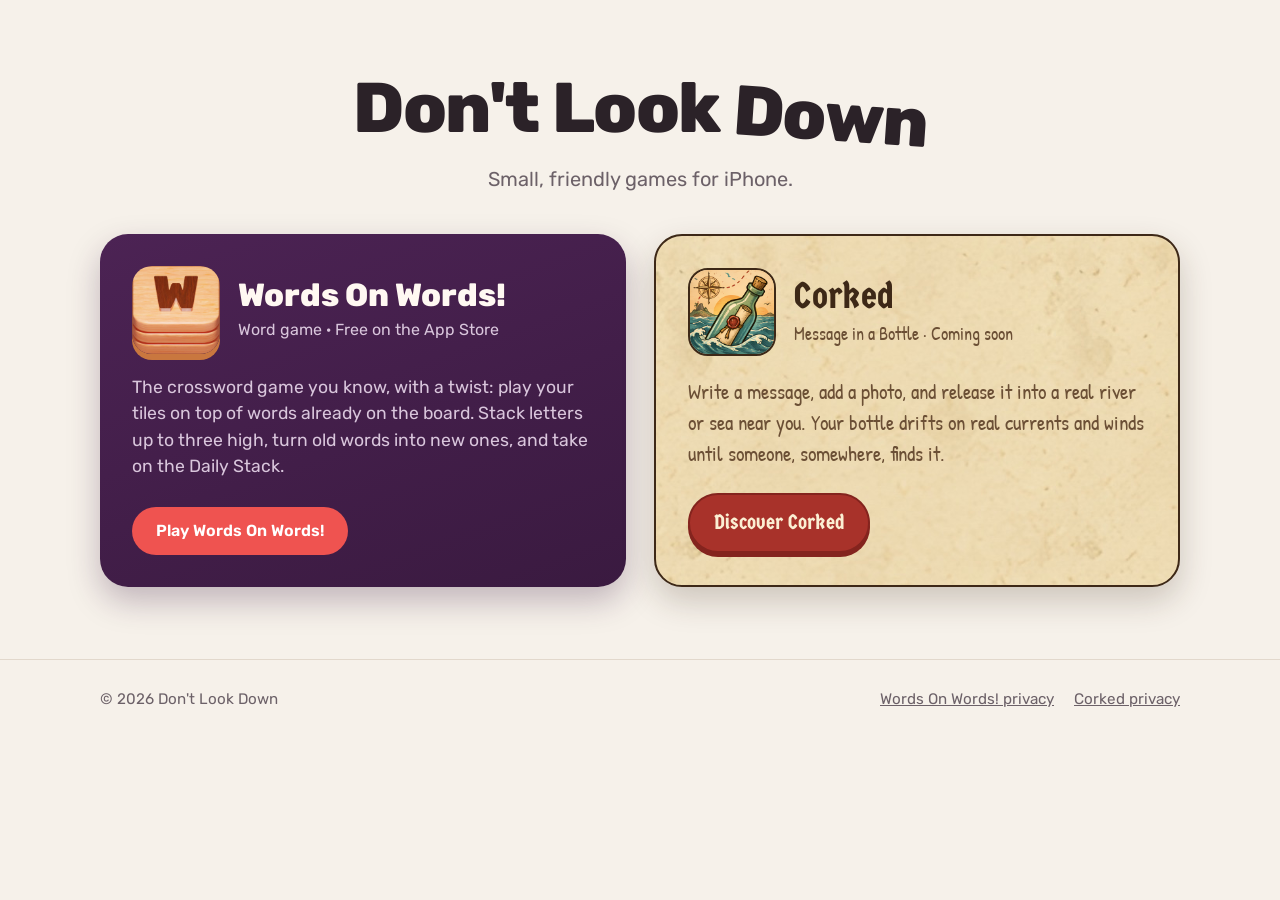
==== commit 4481af23: "Landing page for both games, with Corked and local privacy policies - dontlookdown.ca now opens on a" ====
--- a/index.html
+++ b/index.html
@@ -3,153 +3,318 @@
 <head>
   <meta charset="utf-8">
   <meta name="viewport" content="width=device-width, initial-scale=1">
-  <title>Words On Words! · A new dimension in word play</title>
-  <meta name="description" content="Words On Words! is a free crossword-style word game for iPhone where you stack tiles on top of words to make new ones. Play online, pass-and-play, against the AI, or take on the Daily Stack.">
-  <meta property="og:title" content="Words On Words!">
-  <meta property="og:description" content="A new dimension in word play. Stack tiles up to three high to build new words and score big.">
-  <meta property="og:image" content="images/icon.jpg">
-  <meta name="apple-itunes-app" content="app-id=1613279901">
-  <link rel="icon" href="images/icon.jpg">
+  <title>Don't Look Down · Games for iPhone</title>
+  <meta name="description" content="Don't Look Down makes small, friendly games for iPhone: Words On Words! and Corked: Message in a Bottle.">
+  <link rel="icon" href="images/corked-icon.jpg">
   <link rel="preconnect" href="https://fonts.googleapis.com">
   <link rel="preconnect" href="https://fonts.gstatic.com" crossorigin>
-  <link href="https://fonts.googleapis.com/css2?family=Rubik:wght@400;500;600;700;800&display=swap" rel="stylesheet">
-  <link rel="stylesheet" href="styles.css">
+  <link href="https://fonts.googleapis.com/css2?family=Rubik:wght@400;600;800&display=swap" rel="stylesheet">
+  <style>
+    /* The studio's landing page: a quiet page that lets each game's own card carry its look. */
+    @font-face {
+      font-family: "Germania One";
+      src: url("corked/fonts/GermaniaOne-Regular.ttf") format("truetype");
+      font-display: swap;
+    }
+
+    @font-face {
+      font-family: "Patrick Hand";
+      src: url("corked/fonts/PatrickHand-Regular.ttf") format("truetype");
+      font-display: swap;
+    }
+
+    :root {
+      --bg: #f6f1ea;
+      --ink: #2b2228;
+      --ink-soft: #6c6168;
+      --rule: #e2d8cc;
+      /* Words On Words! */
+      --wow-bg: #3a1a40;
+      --wow-bg-2: #4c2354;
+      --wow-on: #fff8f2;
+      --wow-soft: #d9c6dc;
+      --wow-red: #ef5350;
+      --wood-hi: #f8c998;
+      --wood: #eda56b;
+      --wood-edge: #c9773f;
+      --wood-ink: #4a3527;
+      /* Corked */
+      --parchment: rgb(236, 217, 176);
+      --paper: rgb(245, 231, 198);
+      --sepia: rgb(61, 40, 23);
+      --sepia-soft: rgb(107, 79, 53);
+      --wax: rgb(168, 50, 42);
+      --wax-dark: rgb(132, 36, 30);
+      --on-wax: rgb(251, 239, 211);
+    }
+
+    * {
+      box-sizing: border-box;
+    }
+
+    body {
+      margin: 0;
+      font-family: "Rubik", system-ui, sans-serif;
+      color: var(--ink);
+      background: var(--bg);
+      line-height: 1.5;
+    }
+
+    img {
+      display: block;
+      max-width: 100%;
+    }
+
+    .wrap {
+      width: min(1080px, 100% - 32px);
+      margin: 0 auto;
+    }
+
+    header {
+      padding: 72px 0 40px;
+      text-align: center;
+    }
+
+    h1 {
+      margin: 0;
+      font-size: clamp(2.6rem, 8vw, 4.4rem);
+      font-weight: 800;
+      letter-spacing: -0.02em;
+      line-height: 1.05;
+    }
+
+    /* "Look Down": the last word drops a little, like it's peering over the edge. */
+    h1 .down {
+      display: inline-block;
+      transform: translateY(0.12em) rotate(4deg);
+    }
+
+    .intro {
+      max-width: 34ch;
+      margin: 18px auto 0;
+      font-size: 1.25rem;
+      color: var(--ink-soft);
+    }
+
+    .games {
+      display: grid;
+      grid-template-columns: 1fr 1fr;
+      gap: 28px;
+      padding-bottom: 72px;
+    }
+
+    /* Each game's card, dressed in that game's look; the whole card is a link to its page. */
+    .game {
+      display: flex;
+      flex-direction: column;
+      padding: 32px;
+      border-radius: 28px;
+      text-decoration: none;
+      transition: transform 0.15s ease, box-shadow 0.15s ease;
+    }
+
+    .game:hover,
+    .game:focus-visible {
+      transform: translateY(-4px);
+    }
+
+    .game-top {
+      display: flex;
+      align-items: center;
+      gap: 18px;
+      margin-bottom: 20px;
+    }
+
+    .game-top img {
+      width: 88px;
+      height: 88px;
+      border-radius: 20px;
+      flex-shrink: 0;
+    }
+
+    .game h2 {
+      margin: 0;
+      line-height: 1.1;
+      font-weight: normal;
+    }
+
+    .game .kind {
+      margin: 4px 0 0;
+      font-size: 1rem;
+    }
+
+    .game p {
+      margin: 0 0 24px;
+    }
+
+    .game .go {
+      margin-top: auto;
+      align-self: flex-start;
+      padding: 12px 24px;
+      border-radius: 999px;
+    }
+
+    .words {
+      color: var(--wow-on);
+      background: linear-gradient(160deg, var(--wow-bg-2), var(--wow-bg));
+      box-shadow: 0 14px 32px rgba(58, 26, 64, 0.28);
+    }
+
+    .words h2 {
+      font-weight: 800;
+      font-size: 2rem;
+    }
+
+    .words .kind,
+    .words p {
+      color: var(--wow-soft);
+    }
+
+    .words p {
+      font-size: 1.1rem;
+    }
+
+    .words .go {
+      font-weight: 600;
+      color: #fff;
+      background: var(--wow-red);
+    }
+
+    .words img {
+      box-shadow: 0 6px 0 var(--wood-edge);
+    }
+
+    .corked {
+      color: var(--sepia);
+      background: var(--paper) url("corked/images/parchment.jpg") repeat;
+      background-size: 400px;
+      border: 2px solid var(--sepia);
+      box-shadow: 0 14px 32px rgba(61, 40, 23, 0.22);
+      font-family: "Patrick Hand", "Comic Sans MS", system-ui, sans-serif;
+    }
+
+    .corked h2 {
+      font-family: "Germania One", Georgia, serif;
+      font-size: 2.3rem;
+    }
+
+    .corked .kind,
+    .corked p {
+      color: var(--sepia-soft);
+    }
+
+    .corked .kind {
+      font-size: 1.15rem;
+    }
+
+    .corked p {
+      font-size: 1.3rem;
+    }
+
+    .corked .go {
+      font-family: "Germania One", Georgia, serif;
+      font-size: 1.3rem;
+      color: var(--on-wax);
+      background: var(--wax);
+      border: 2px solid var(--wax-dark);
+      box-shadow: 0 4px 0 var(--wax-dark);
+    }
+
+    .corked img {
+      border: 2px solid var(--sepia);
+    }
+
+    footer {
+      padding: 28px 0 40px;
+      border-top: 1px solid var(--rule);
+      color: var(--ink-soft);
+      font-size: 0.95rem;
+    }
+
+    footer .wrap {
+      display: flex;
+      flex-wrap: wrap;
+      gap: 10px 24px;
+    }
+
+    footer a {
+      color: var(--ink-soft);
+    }
+
+    footer nav {
+      display: flex;
+      flex-wrap: wrap;
+      gap: 10px 20px;
+      margin-left: auto;
+    }
+
+    @media (max-width: 760px) {
+      header {
+        padding: 48px 0 28px;
+      }
+
+      .games {
+        grid-template-columns: 1fr;
+      }
+
+      .game {
+        padding: 24px;
+      }
+
+      footer nav {
+        margin-left: 0;
+      }
+    }
+
+    @media (prefers-reduced-motion: reduce) {
+      .game {
+        transition: none;
+      }
+    }
+  </style>
 </head>
 <body>
-
-  <header class="nav">
-    <a class="brand" href="#top">
-      <img src="images/icon.jpg" data-fallback="icon" alt="" width="40" height="40">
-      <span>Words On Words!</span>
-    </a>
-    <nav>
-      <a href="#how">How it plays</a>
-      <a href="#modes">Modes</a>
-      <a href="#daily">Daily Stack</a>
-      <a class="btn btn-small" href="https://apps.apple.com/us/app/words-on-words/id1613279901">Get it free</a>
-    </nav>
+  <header>
+    <div class="wrap">
+      <h1>Don't Look <span class="down">Down</span></h1>
+      <p class="intro">Small, friendly games for iPhone.</p>
+    </div>
   </header>
 
-  <main id="top">
-
-    <section class="hero">
-      <div class="hero-copy">
-        <h1 class="tile-word" aria-label="Words On Words!">
-          <span class="row"><b>W</b><b>O</b><b>R</b><b>D</b><b>S</b></span>
-          <span class="row"><b class="stack2">O</b><b class="stack2">N</b></span>
-          <span class="row"><b>W</b><b class="stack3">O</b><b>R</b><b>D</b><b>S</b><b class="bang">!</b></span>
-        </h1>
-        <p class="tagline">A new dimension in word play.</p>
-        <p class="lede">The crossword game you know, with a twist: play your tiles <em>on top</em> of words already on the board. Stack letters up to three high, turn old words into new ones, and watch your score climb.</p>
-        <div class="cta-row">
-          <a class="appstore" href="https://apps.apple.com/us/app/words-on-words/id1613279901" aria-label="Download Words On Words! on the App Store">
-            <svg viewBox="0 0 24 24" aria-hidden="true"><path fill="currentColor" d="M16.37 12.6c-.02-2.3 1.88-3.4 1.97-3.46-1.07-1.57-2.74-1.78-3.33-1.8-1.42-.15-2.77.83-3.49.83-.72 0-1.83-.81-3.01-.79-1.55.02-2.98.9-3.78 2.29-1.61 2.8-.41 6.94 1.16 9.21.77 1.11 1.68 2.36 2.88 2.31 1.16-.05 1.6-.75 3-.75s1.8.75 3.02.72c1.25-.02 2.04-1.13 2.8-2.25.88-1.29 1.25-2.54 1.27-2.6-.03-.01-2.44-.94-2.49-3.71zM14.08 5.85c.64-.78 1.07-1.85.95-2.93-.92.04-2.04.61-2.7 1.39-.59.69-1.11 1.79-.97 2.84 1.03.08 2.07-.52 2.72-1.3z"/></svg>
-            <span><small>Download on the</small>App Store</span>
-          </a>
-          <span class="meta">Free · iPhone · iOS 15 or later</span>
+  <main class="wrap games">
+    <a class="game words" href="words-on-words/index.html">
+      <div class="game-top">
+        <img src="images/words-icon.jpg" alt="" width="88" height="88">
+        <div>
+          <h2>Words On Words!</h2>
+          <p class="kind">Word game · Free on the App Store</p>
         </div>
       </div>
-      <div class="hero-phone">
-        <figure class="phone">
-          <img src="images/screenshot-1.png" data-fallback="1" alt="Words On Words! gameplay screenshot from the App Store" width="392" height="696">
-        </figure>
+      <p>The crossword game you know, with a twist: play your tiles on top of words already on the board. Stack letters up to three high, turn old words into new ones, and take on the Daily Stack.</p>
+      <span class="go">Play Words On Words!</span>
+    </a>
+
+    <a class="game corked" href="corked/index.html">
+      <div class="game-top">
+        <img src="images/corked-icon.jpg" alt="" width="88" height="88">
+        <div>
+          <h2>Corked</h2>
+          <p class="kind">Message in a Bottle · Coming soon</p>
+        </div>
       </div>
-    </section>
-
-    <section id="how" class="how">
-      <h2>Build up, not just across</h2>
-      <p class="section-lede">Every word on the board is a starting point. Three simple ideas make every turn a puzzle.</p>
-      <div class="cards">
-        <article class="card">
-          <div class="mini-tiles" aria-hidden="true"><b>C</b><span class="slot"><b class="under">A</b><b class="drop">O</b></span><b>T</b></div>
-          <h3>Play on top</h3>
-          <p>Drop a tile right on top of a letter already on the board to turn one word into another. Put an O on the A in CAT and it becomes COT, and you score for every word you make.</p>
-        </article>
-        <article class="card">
-          <div class="mini-tiles" aria-hidden="true"><b class="stack3">E</b></div>
-          <h3>Stack up to three high</h3>
-          <p>Each layer adds value. A tile stacked three high is worth far more than one sitting flat, so the best moves often go up instead of out.</p>
-        </article>
-        <article class="card">
-          <div class="mini-tiles rack" aria-hidden="true"><b>S</b><b class="plus">+</b><b>S</b><b class="plus">→</b><b class="double">S</b><b class="plus">+</b><b class="new">?</b></div>
-          <h3>Combine duplicates</h3>
-          <p>Got two of the same letter in your rack? Combine them into one tile worth double the points, and pull a fresh tile from the bag to fill the gap.</p>
-        </article>
-      </div>
-    </section>
-
-    <section class="gallery" aria-label="Screenshots">
-      <div class="shots">
-        <figure class="phone"><img loading="lazy" src="images/screenshot-2.png" data-fallback="2" alt="App Store screenshot 2" width="392" height="696"></figure>
-        <figure class="phone"><img loading="lazy" src="images/screenshot-3.png" data-fallback="3" alt="App Store screenshot 3" width="392" height="696"></figure>
-        <figure class="phone"><img loading="lazy" src="images/screenshot-4.png" data-fallback="4" alt="App Store screenshot 4" width="392" height="696"></figure>
-        <figure class="phone"><img loading="lazy" src="images/screenshot-5.png" data-fallback="5" alt="App Store screenshot 5" width="392" height="696"></figure>
-      </div>
-    </section>
-
-    <section id="modes" class="modes">
-      <h2>Play your way</h2>
-      <div class="mode-grid">
-        <article class="mode">
-          <span class="badge" aria-hidden="true">🌐</span>
-          <h3>Online challenges</h3>
-          <p>Take on friends and players around the world in turn-based matches.</p>
-        </article>
-        <article class="mode">
-          <span class="badge" aria-hidden="true">🤝</span>
-          <h3>Pass and play</h3>
-          <p>One phone, a couple of word lovers. Hand it over when your turn is done.</p>
-        </article>
-        <article class="mode">
-          <span class="badge" aria-hidden="true">🤖</span>
-          <h3>Challenge the AI</h3>
-          <p>Practise your stacking against a computer opponent, any time, no waiting.</p>
-        </article>
-        <article class="mode">
-          <span class="badge" aria-hidden="true">🧩</span>
-          <h3>Custom boards</h3>
-          <p>Design your own game boards and change up the layout every time you play.</p>
-        </article>
-        <article class="mode">
-          <span class="badge" aria-hidden="true">💡</span>
-          <h3>Hints and definitions</h3>
-          <p>Stuck? Ask for a hint, check a word's meaning, and see how strong your play is before you commit.</p>
-        </article>
-      </div>
-    </section>
-
-    <section id="daily" class="daily">
-      <div class="daily-copy">
-        <p class="eyebrow">New every day</p>
-        <h2>The Daily Stack</h2>
-        <p>One puzzle a day, the same for everyone. Stack your tiles to match the target word, then come back tomorrow for a fresh challenge.</p>
-      </div>
-      <div class="daily-tiles" aria-hidden="true">
-        <div class="row target"><b>P</b><b>R</b><b>A</b><b>N</b><b>K</b></div>
-        <div class="row"><b>D</b><b>R</b><b>A</b><b>N</b><b>K</b></div>
-      </div>
-    </section>
-
-    <section class="final-cta">
-      <h2>Ready to stack?</h2>
-      <p>Words On Words! is free on iPhone.</p>
-      <a class="appstore" href="https://apps.apple.com/us/app/words-on-words/id1613279901" aria-label="Download Words On Words! on the App Store">
-        <svg viewBox="0 0 24 24" aria-hidden="true"><path fill="currentColor" d="M16.37 12.6c-.02-2.3 1.88-3.4 1.97-3.46-1.07-1.57-2.74-1.78-3.33-1.8-1.42-.15-2.77.83-3.49.83-.72 0-1.83-.81-3.01-.79-1.55.02-2.98.9-3.78 2.29-1.61 2.8-.41 6.94 1.16 9.21.77 1.11 1.68 2.36 2.88 2.31 1.16-.05 1.6-.75 3-.75s1.8.75 3.02.72c1.25-.02 2.04-1.13 2.8-2.25.88-1.29 1.25-2.54 1.27-2.6-.03-.01-2.44-.94-2.49-3.71zM14.08 5.85c.64-.78 1.07-1.85.95-2.93-.92.04-2.04.61-2.7 1.39-.59.69-1.11 1.79-.97 2.84 1.03.08 2.07-.52 2.72-1.3z"/></svg>
-        <span><small>Download on the</small>App Store</span>
-      </a>
-    </section>
-
+      <p>Write a message, add a photo, and release it into a real river or sea near you. Your bottle drifts on real currents and winds until someone, somewhere, finds it.</p>
+      <span class="go">Discover Corked</span>
+    </a>
   </main>
 
-  <footer class="footer">
-    <p>© <span id="year">2026</span> Lauren Wood · Don't Look Down</p>
-    <p>
-      <a href="https://dontlookdown-6ec26.web.app/Privacy-Policy.html">Privacy policy</a>
-      <a href="https://www.apple.com/legal/internet-services/itunes/dev/stdeula/">Terms of use</a>
-      <a href="https://apps.apple.com/us/app/words-on-words/id1613279901">App Store</a>
-    </p>
+  <footer>
+    <div class="wrap">
+      <span>© 2026 Don't Look Down</span>
+      <nav>
+        <a href="words-on-words/privacy.html">Words On Words! privacy</a>
+        <a href="corked/privacy.html">Corked privacy</a>
+      </nav>
+    </div>
   </footer>
-
-  <script src="script.js"></script>
 </body>
 </html>
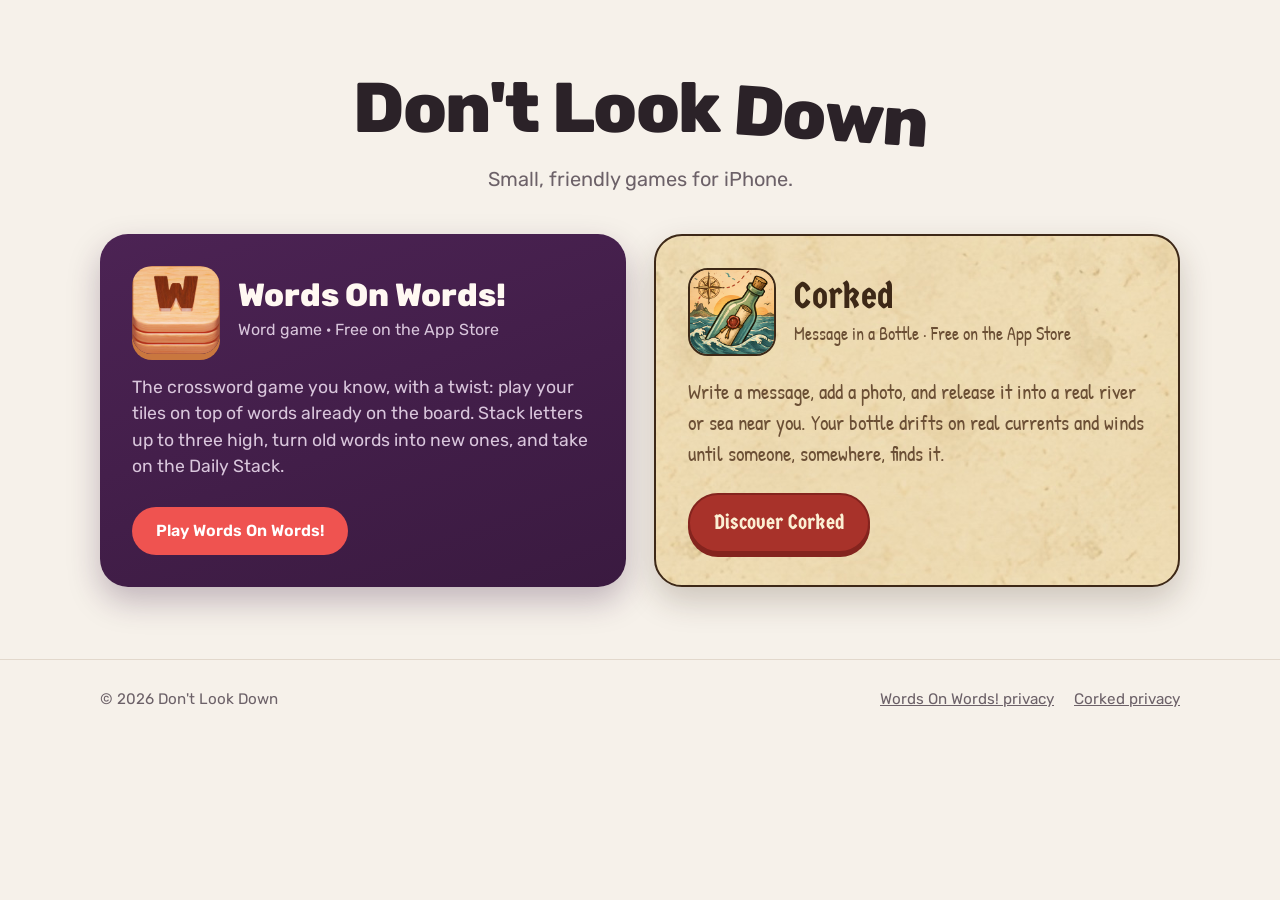
==== commit 3981da26: "Corked is on the App Store: link to it instead of "coming soon" Co-Authored-By: Claude Opus 5.5 <nor" ====
--- a/index.html
+++ b/index.html
@@ -299,7 +299,7 @@
         <img src="images/corked-icon.jpg" alt="" width="88" height="88">
         <div>
           <h2>Corked</h2>
-          <p class="kind">Message in a Bottle · Coming soon</p>
+          <p class="kind">Message in a Bottle · Free on the App Store</p>
         </div>
       </div>
       <p>Write a message, add a photo, and release it into a real river or sea near you. Your bottle drifts on real currents and winds until someone, somewhere, finds it.</p>
